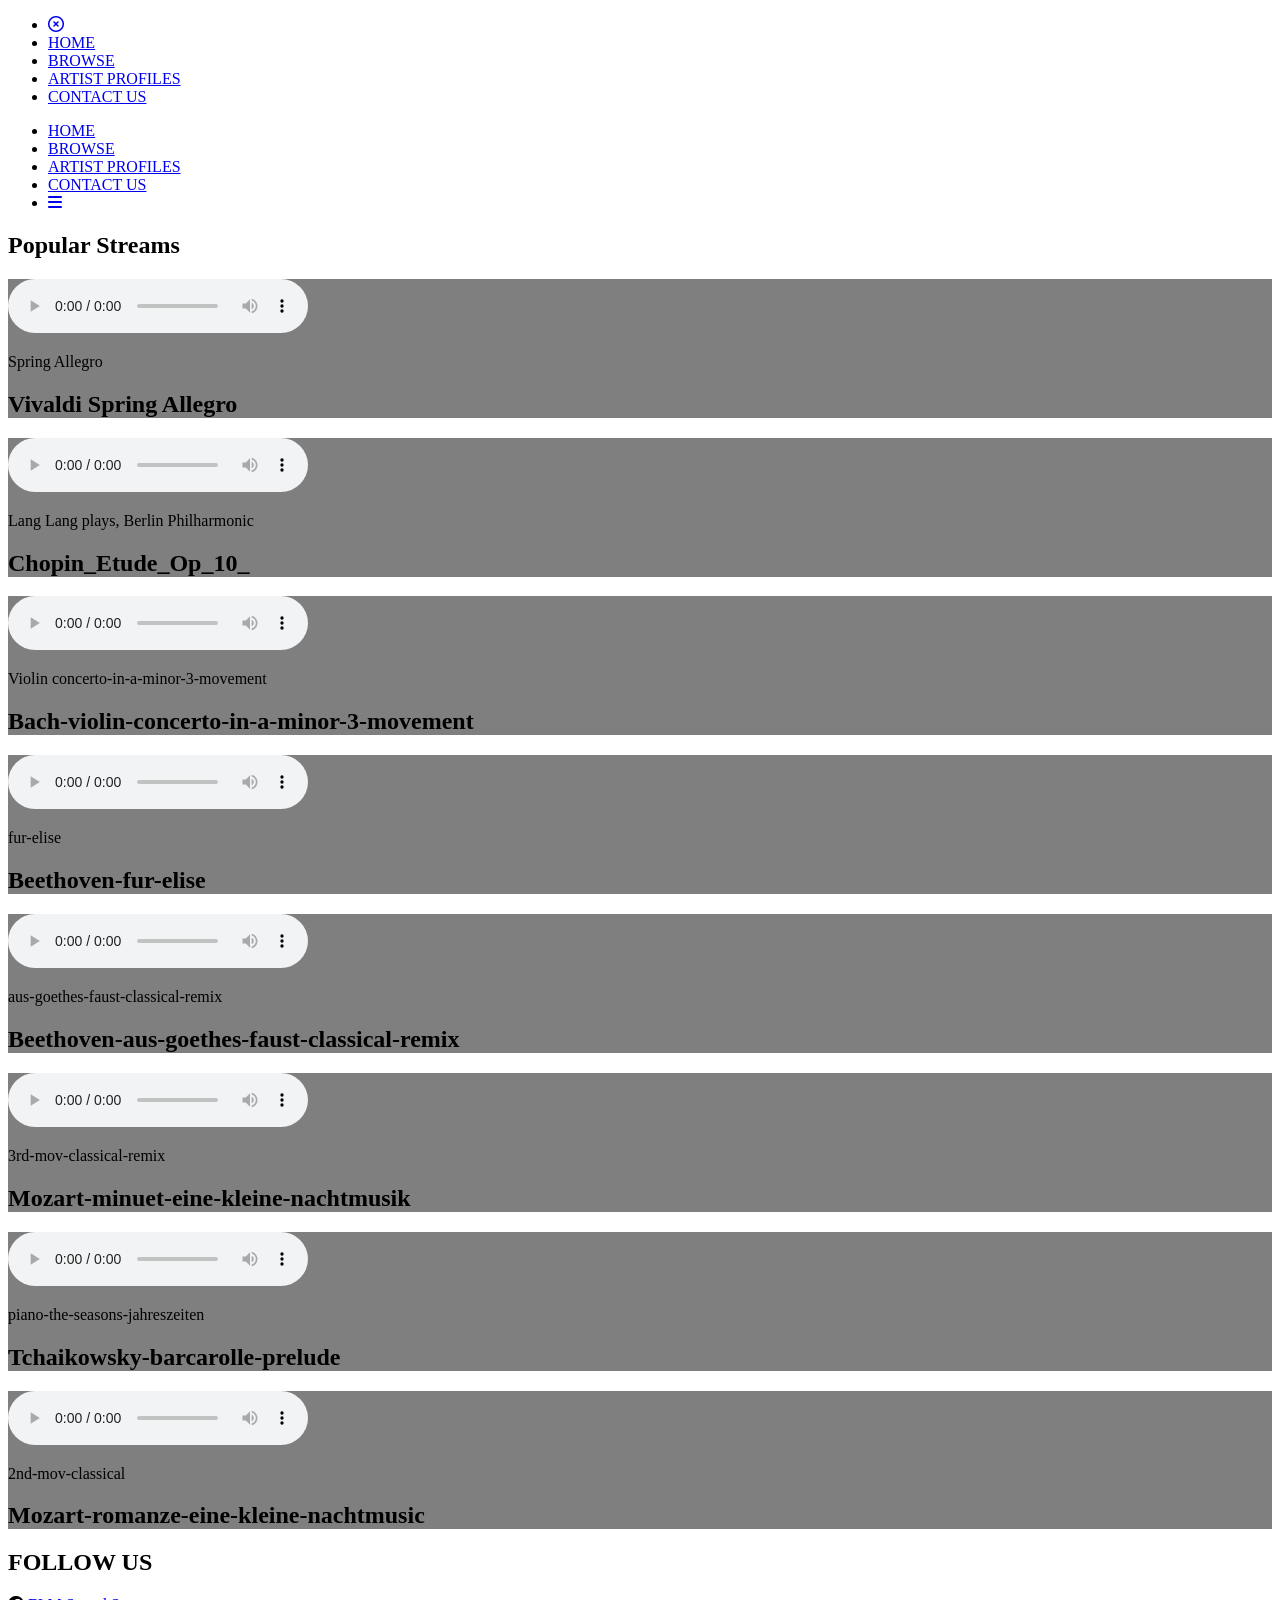
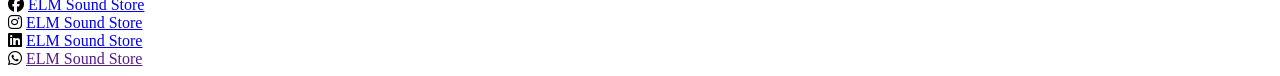
==== browse.html @ 84ad2f7b "Add files via upload" ====
<!DOCTYPE html>
<html lang="en">
    <head>
        <meta charset="utf-8">
        <meta name="viewport" content="width=device-width,initial-scale=1.0">
        <link href="styles.css" rel="stylesheet" type="text/css">
        <link rel="preconnect" href="https://fonts.googleapis.com">
        <link rel="preconnect" href="https://fonts.gstatic.com" crossorigin>
        <link href="https://fonts.googleapis.com/css2?family=Copse&family=Young+Serif&display=swap" rel="stylesheet">
        <link rel="stylesheet" href="https://cdnjs.cloudflare.com/ajax/libs/font-awesome/6.6.0/css/all.min.css" integrity="sha512-Kc323vGBEqzTmouAECnVceyQqyqdsSiqLQISBL29aUW4U/M7pSPA/gEUZQqv1cwx4OnYxTxve5UMg5GT6L4JJg==" crossorigin="anonymous" referrerpolicy="no-referrer" />
        <link rel="stylesheet" href="https://cdnjs.cloudflare.com/ajax/libs/font-awesome/6.6.0/css/all.min.css" integrity="sha512-Kc323vGBEqzTmouAECnVceyQqyqdsSiqLQISBL29aUW4U/M7pSPA/gEUZQqv1cwx4OnYxTxve5UMg5GT6L4JJg==" crossorigin="anonymous" referrerpolicy="no-referrer" />
        <title>Responsive landing page</title>
    </head>

    <body>
        <section id="browserPage">
            <nav>
              <ul class="sidebar">
                <li onclick=hideSideBar() ><a href="#"><i class="fa-regular fa-circle-xmark"></i></a></li>
                <li><a href="index.html">HOME</a></li>
                <li><a href="browse.html">BROWSE</a></li>
                <li><a href="artistProfile.html">ARTIST PROFILES</a></li>
                <li><a href="contact.html">CONTACT US</a></li>
              </ul>

              <ul class="mainbar">
                <li class="hide"><a href="index.html">HOME</a></li>
                <li class="hide"><a href="browse.html">BROWSE</a></li>
                <li class="hide"><a href="artistProfile.html">ARTIST PROFILES</a></li>
                <li class="hide"><a href="contact.html">CONTACT US</a></li>
                <li onclick=showSideBar()><a href="#"><i class="fa-solid fa-bars"></i></a></li>
              </ul>
            </nav>

            <h1>Popular Streams</h1>
            <div class="browseSection" >
              <div class="col" style="background-image:linear-gradient(to bottom, rgba(0, 0, 0, 0.5), rgba(0, 0, 0, 0.5)),url('vivaldijpg.jpg') ">
                <audio controls>
                  <source src="vivaldi-spring-allegro-185007.mp3" type="audio/mpeg" id="music">
                </audio>
                <p>Spring Allegro</p>
                <h2>Vivaldi Spring Allegro</h2>  
              </div>

              <div class="col" style="background-image:linear-gradient(to bottom, rgba(0, 0, 0, 0.5), rgba(0, 0, 0, 0.5)),url('chpoinpic.jpg') "> 
                <audio controls>
                  <source src="Lang_Lang_plays_Chopin_Etude_Op_10_No_3_in_E_Major.mp3" type="audio/mpeg" id="music">
                </audio>
                <p>Lang Lang plays, Berlin Philharmonic</p>
                <h2>Chopin_Etude_Op_10_</h2>  
              </div>
              
              <div class="col" style="background-image:linear-gradient(to bottom, rgba(0, 0, 0, 0.5), rgba(0, 0, 0, 0.5)),url('bach.jpg')" >
                <audio controls>
                  <source src="bach-violin-concerto-in-a-minor-3-movement-bwv-1041-183738.mp3" type="audio/mpeg" id="music">
                </audio>
                <p>Violin concerto-in-a-minor-3-movement</p>
                <h2>Bach-violin-concerto-in-a-minor-3-movement</h2>  
              </div>

              <div class="col" style="background-image:linear-gradient(to bottom, rgba(0, 0, 0, 0.5), rgba(0, 0, 0, 0.5)),url('beet.jpg') ">
                <audio controls>
                  <source src="fur-elise-beethoven-216331 (1).mp3" type="audio/mpeg" id="music">
                </audio>
                <p>fur-elise</p>
                <h2>Beethoven-fur-elise</h2>  
              </div>

              <div class="col" style="background-image:linear-gradient(to bottom, rgba(0, 0, 0, 0.5), rgba(0, 0, 0, 0.5)),url('beet.jpg') ">
                <audio controls>
                  <source src="ludwig-fan-beethoven-aus-goethes-faust-classical-remix-8744.mp3" type="audio/mpeg" id="music">
                </audio>
                <p>aus-goethes-faust-classical-remix</p>
                <h2>Beethoven-aus-goethes-faust-classical-remix</h2>  
              </div>

              <div class="col" style="background-image:linear-gradient(to bottom, rgba(0, 0, 0, 0.5), rgba(0, 0, 0, 0.5)),url('mozart.jpg')" >
                <audio controls>
                  <source src="mozart-minuet-eine-kleine-nachtmusik-3rd-mov-classical-remix-7441.mp3" type="audio/mpeg" id="music">
                </audio>
                <p>3rd-mov-classical-remix</p>
                <h2>Mozart-minuet-eine-kleine-nachtmusik</h2>  
              </div>

              <div class="col" style="background-image:linear-gradient(to bottom, rgba(0, 0, 0, 0.5), rgba(0, 0, 0, 0.5)),url('tcha.jpg') ">
                <audio controls>
                  <source src="barcarolle-prelude-tschaikowsky-piano-the-seasons-jahreszeiten-7185.mp3" type="audio/mpeg" id="music">
                </audio>
                <p>piano-the-seasons-jahreszeiten</p>
                <h2>Tchaikowsky-barcarolle-prelude</h2>  
              </div>

              <div class="col" style="background-image:linear-gradient(to bottom, rgba(0, 0, 0, 0.5), rgba(0, 0, 0, 0.5)),url('mozart.jpg') ">
                <audio controls>
                  <source src="mozart-romanze-eine-kleine-nachtmusic-2nd-mov-classical-remix-7442.mp3" type="audio/mpeg" id="music">
                </audio>
                <p>2nd-mov-classical</p>
                <h2>Mozart-romanze-eine-kleine-nachtmusic</h2>  
              </div>

              

            <footer>
              <h2>FOLLOW US</h2>
              <div class="row">
                <div class="col">
                  <i class="fa-brands fa-facebook"></i>
                  <a href="https://web.facebook.com/salem.gebru.1">ELM Sound Store</a>
                </div>
                <div class="col">
                  <i class="fa-brands fa-instagram"></i>
                  <a href="https://www.instagram.com/salemsage637/">ELM Sound Store</a>
                </div>
                <div class="col">
                  <i class="fa-brands fa-linkedin"></i>
                  <a href="https://www.linkedin.com/in/salemgebru/">ELM Sound Store</a>
                </div>
                <div class="col">
                  <i class="fa-brands fa-whatsapp"></i>
                  <a href="">ELM Sound Store</a>
                </div>
              </div>
            </footer>
            </section>

            <script >
        
              function showSideBar(){
                const sideBar=document.querySelector('.sidebar');
              const mainBar=document.querySelector('.mainbar');
                sideBar.style.display='flex'
              }

              function hideSideBar(){
                const sideBar=document.querySelector('.sidebar');
              const mainBar=document.querySelector('.mainbar');
                sideBar.style.display='none' 
              }

            </script>
        </body>
      </html>
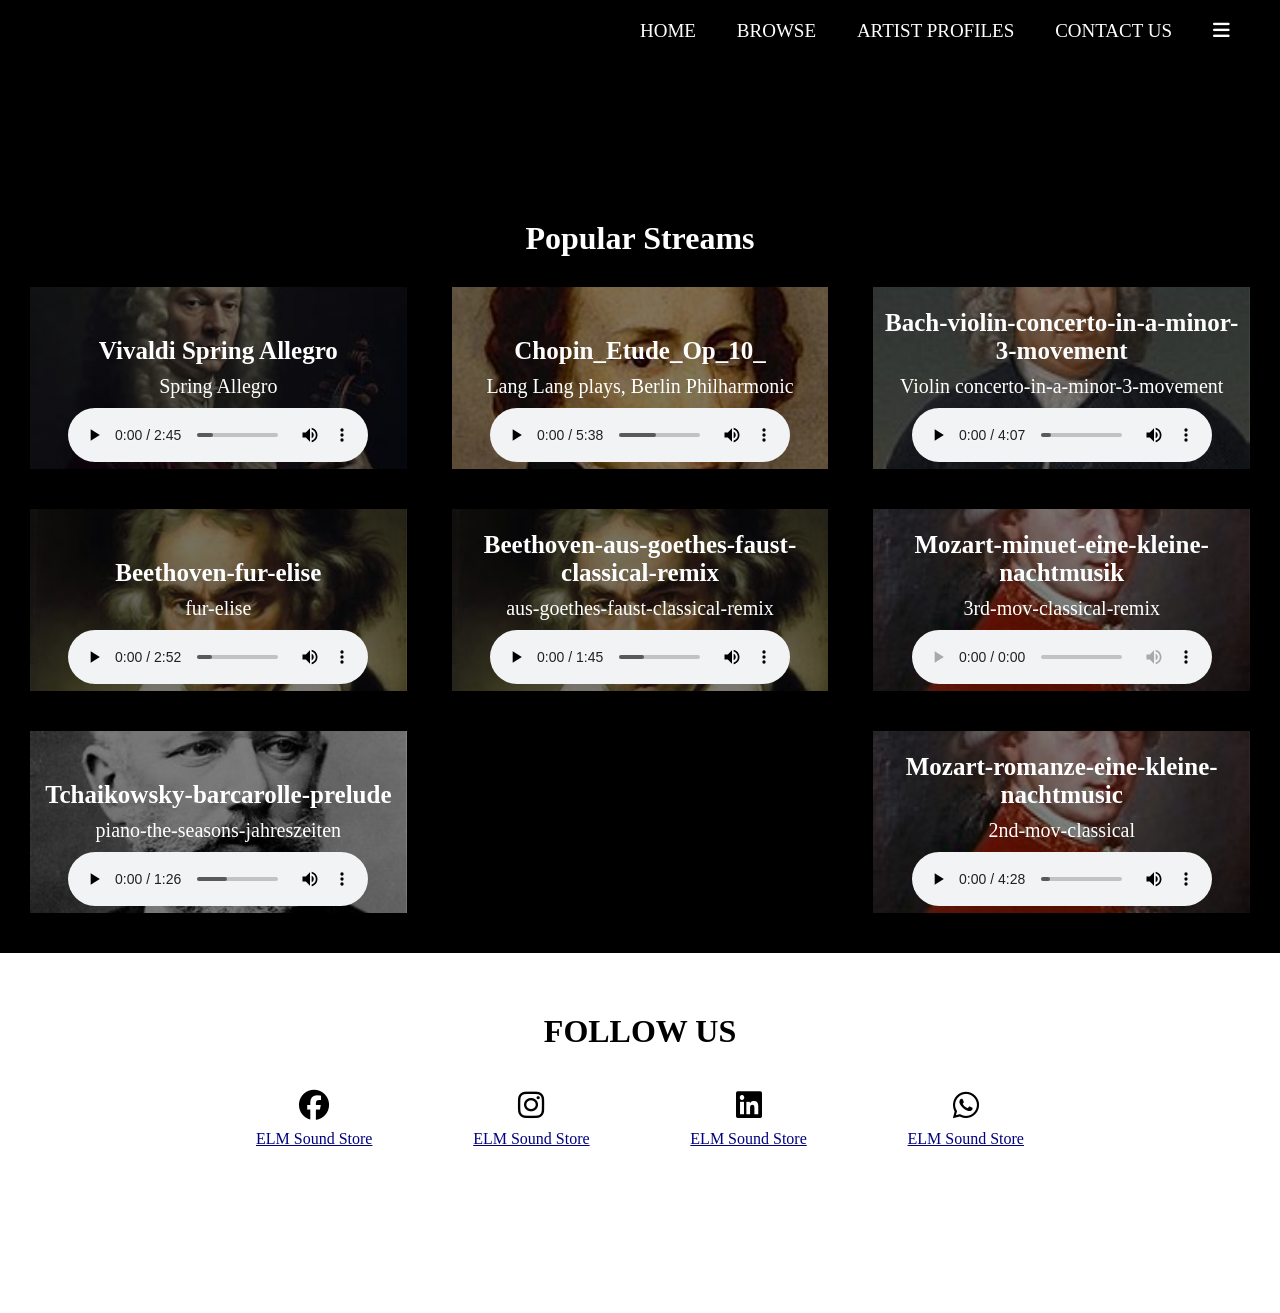
==== commit 497a6b6c: "Update browse.html" ====
--- a/browse.html
+++ b/browse.html
@@ -97,6 +97,7 @@
                 <p>2nd-mov-classical</p>
                 <h2>Mozart-romanze-eine-kleine-nachtmusic</h2>  
               </div>
+            </div>
 
               
 
@@ -139,4 +140,4 @@
 
             </script>
         </body>
-      </html>+      </html>
--- a/styles.css
+++ b/styles.css
@@ -0,0 +1,341 @@
+*{
+    margin: 0;
+    padding: 0;
+    font-family:"Copse",serif;
+    box-sizing: border-box;
+}
+body{
+    background-color: black;
+    color:white;
+}
+nav{
+    margin-left: 50%;
+    margin-right: 30px;
+    height:20vh; 
+    position: sticky;
+    top:0;
+}
+nav ul{
+    display: flex;
+    justify-content: space-between;
+    align-items: center;
+}
+nav ul li{
+    padding-top: 20px;
+    list-style:none;
+    margin-right: 20px;
+}
+
+nav ul li a{
+    color:white;
+    font-size: 19px;
+    text-decoration: none;
+}
+nav ul li a::after{
+    content:'';
+    height:3px;
+    width: 0;
+    background-color: navy;
+    display: block;
+    transition: 0.3s ease-in;
+}
+nav ul li a:hover::after{
+   width:100%;
+}
+.sidebar{
+    top:0;
+    right: 0;
+    position: fixed;
+    height: 100vh;
+    width: 250px;
+    background-color: antiquewhite;
+    box-shadow:-10px 0 10px rgba(0,0,0,0.1) ;
+    display: none;
+    flex-direction: column;
+    align-items: flex-start;
+    justify-content: flex-start;
+    padding-left: 15px;
+}
+.sidebar a{
+    color: black;
+}
+.pageTitle{
+    margin: 100px auto;
+    text-align: center;
+    display: flex;
+    justify-content: space-between;
+}
+.pageTitle .col{
+    width:40%;
+    margin-left: 15%;
+    text-align: center;
+    padding-top: 50px;
+}
+.pageTitle .col h1{
+    font-size: 5rem;
+    font-family:Georgia, 'Times New Roman', Times, serif;
+}
+.pageTitle .col h1:hover{
+    color:navy;
+    transition: 0.2s ease-in-out;
+}
+.pageTitle .col p{
+    margin-top: 30px;
+    word-spacing: 2px;
+    font-size: 2rem;
+}
+.pageTitle img{
+    margin-right: 40px;
+}
+.sampleMusic{
+    padding-top: 100px;
+    text-align: center;
+    margin-bottom: 100px;
+}
+.sampleMusic h2{
+    font-size: 2rem;
+    padding-bottom: 20px;
+}
+.sampleMusic p{
+    font-size: 25px;
+}
+.sampleMusic .row{
+    display: flex;
+    justify-content: space-between;
+    align-items: center;
+    margin-top: 30px;
+}
+.sampleMusic .col{
+    margin-left: 10%;
+    margin-right: 15%;
+}
+.sheet{
+    margin-right: 20%;
+    display: flex;
+    flex-direction: column;
+    background-color: antiquewhite;
+    padding: 4px;
+    border-radius: 10px;
+    margin-top: 30px;
+    padding:15px 20px; 
+}
+#picture{
+    width:100%;
+    height:350px;
+    padding:10px;
+    margin-right: 20%;
+    border:6px solid gray;
+    border-radius: 50%;
+    margin-bottom: 10px;
+    margin-top: 10px; 
+}
+ #music{
+    width:100%;
+    height:200px;
+}
+footer{
+    width:100%;
+    padding-top: 60px;
+    text-align: center;
+    background-color: white;
+    color:black;
+    height:40vh;
+}
+footer h2{
+    font-size: 2rem;
+}
+footer .row{
+    display: flex;
+    justify-content: space-between;
+    align-items: center;
+    width:60%;
+    margin: 40px auto;
+}
+footer .col{
+    display: flex;
+    flex-direction: column;
+}
+footer i{
+    font-size: 30px;
+    margin-bottom: 10px;
+}
+footer a{
+    color:navy;
+}
+footer .fa-facebook:hover{
+    color:blue;
+}
+footer .fa-instagram:hover{
+    color:#E1306C;
+}
+footer .fa-linkedin:hover{
+    color:#0077B5;
+}
+footer .fa-whatsapp:hover{
+    color:green;
+}
+#browserPage {
+    text-align: center;  
+}
+#browserPage .browseSection{
+    padding-left: 30px;
+    padding-right: 30px;
+    display: flex;
+    flex-wrap: wrap ;
+    justify-content: space-between;
+}
+#browserPage h1{
+    margin-top: 40px;
+    margin-bottom: 30px;
+    font-size: 2rem;
+    font-weight: bold;
+    color:white;
+}
+.browseSection .col{
+    flex:0 0 calc(33.33% - 30px);
+    display: flex;
+    flex-direction: column-reverse;
+    background: 
+    linear-gradient(to bottom, rgba(0, 0, 0, 0.5), rgba(0, 0, 0, 0.5)),
+    url(''); 
+    background-repeat: no-repeat;
+    background-size: cover;
+    background-position: center;
+    color:white;
+    align-items: center;
+    margin-bottom: 40px;
+    padding:7px;
+}
+.browseSection h2{
+    font-size: 25px;
+    padding-top: 15px;
+    padding-bottom: 10px;
+}
+.browseSection .col #picture{
+    width:300px;
+    height: 300px;
+}
+.browseSection p{
+    font-size: 20px;
+    padding-bottom: 10px; 
+}
+#artistsPage .cards{
+   display: flex;
+   flex-direction: column;
+   margin-bottom: 30px;
+}
+#artistsPage .cards .card{
+    background-color: antiquewhite;
+    display: flex;
+    justify-content: space-between;
+    align-items: center;
+    margin:20px auto;
+    color:black;
+    border-radius: 10px;
+    width:80%;
+}
+#artistsPage .cards .card .text{
+    padding-left:15px;
+    flex:2;
+}
+#artistsPage .cards .card h1{
+   padding-bottom: 20px;
+   font-size: 1.5rem;
+}
+#artistsPage .cards .card p{
+    margin: 10px 0 10px 0;
+}
+#artistsPage .cards .card img{
+    width:300px;
+    height: 300px;
+    padding-right: 15px;
+    border-radius: 20%;
+}
+button{
+    padding:4px;
+    border-radius: 4px;
+}
+button:hover{
+    background-color: navy;
+    color: white;
+    transition: 0.2s ease-in-out;
+}
+#contactsPage{
+    background: linear-gradient(to bottom, rgba(0, 0, 0, 0.5), rgba(0, 0, 0, 0.7)),
+    url('piano.jpg'); 
+    background-position: center;
+    background-size: cover;
+    background-repeat: no-repeat;
+    height: 100vh;  
+}
+#contactsPage #title{
+    font-size: 5rem;
+    padding: 10px;
+    text-align: center;
+    text-transform: uppercase;
+}
+#contactsPage .contactPage{
+    width: 50%;
+    margin: 100px auto;
+    background-color: antiquewhite;
+    color: black;
+    text-align: center; 
+}
+
+#contactsPage .contactPage form{
+    display: flex;
+    flex-direction: column;
+    text-align: center;
+}
+#contactsPage .contactPage form input{
+    padding: 7px;
+    margin: 15px;
+}
+#contactsPage .contactPage form textarea{
+    padding:4px 7px;
+    margin: 15px;
+}
+#contactsPage .contactPage form button{
+    width:15%;
+    margin:10px auto;
+    border-radius: 7px;
+    padding: 4px 6px;  
+}
+@media(max-width:768px){
+  nav{
+    width:15%;
+    margin-left:20px;
+    position: relative;
+  }
+  nav ul{
+    flex-direction: column; 
+   align-items: flex-start; 
+   padding: 10px;
+   position: relative;
+  }
+  .hide{
+    display: none;
+  }
+  .sidebar{
+    width: 30%;
+  }
+  .pageTitle {
+    display: flex;
+    flex-direction: column;
+    align-items: center;
+    text-align: center;
+  }
+  .pageTitle img{
+    padding-left: 20px;
+    margin-top: 60px;
+  }
+  .sampleMusic .row{
+    display: flex;
+    flex-direction: column;
+    align-items: center;
+    text-align: center;
+  }
+  .browseSection {
+    width: 70%;
+  }
+}
